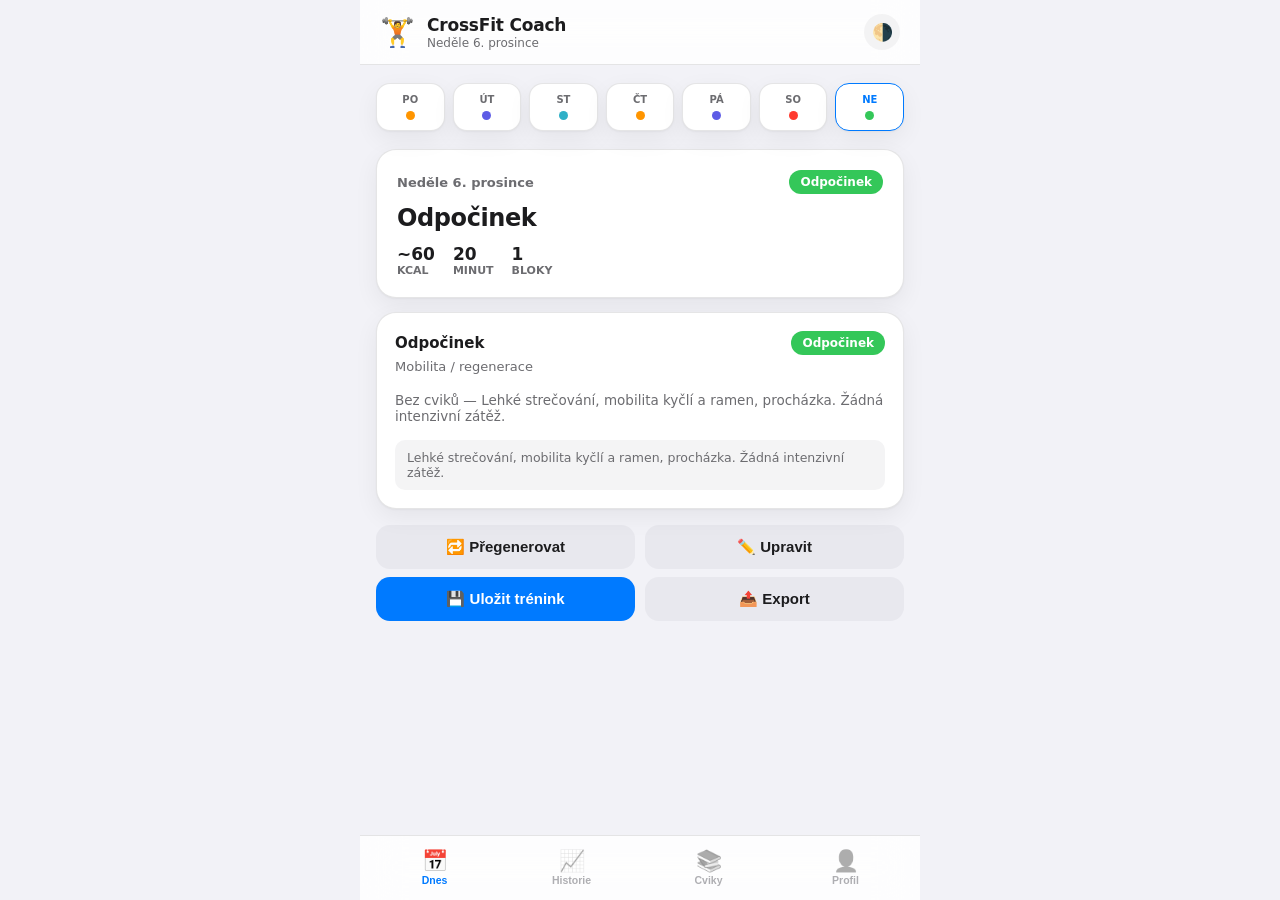
==== crossfit/index.html @ 31920c49 "Add CrossFit Coach — Apple-style PWA training generator Nová podaplikace v /crossfit/: inteligentní " ====
<!DOCTYPE html>
<html lang="cs">
<head>
<meta charset="UTF-8" />
<meta name="viewport" content="width=device-width, initial-scale=1, viewport-fit=cover, maximum-scale=1" />
<title>CrossFit Coach</title>
<meta name="description" content="Apple-style CrossFit trenér — inteligentní generátor tréninků na míru." />
<meta name="theme-color" content="#0B0B10" />
<link rel="manifest" href="manifest.json" />
<link rel="icon" href="icon.svg" type="image/svg+xml" />
<link rel="apple-touch-icon" href="icon.svg" />
<meta name="apple-mobile-web-app-capable" content="yes" />
<meta name="apple-mobile-web-app-status-bar-style" content="black-translucent" />
<meta name="apple-mobile-web-app-title" content="CF Coach" />
<link rel="preconnect" href="https://fonts.googleapis.com" />
<link rel="preconnect" href="https://fonts.gstatic.com" crossorigin />
<link href="https://fonts.googleapis.com/css2?family=Sora:wght@400;600;700;800&display=swap" rel="stylesheet" />
<link rel="stylesheet" href="style.css" />
</head>
<body>

<div id="app">

  <header class="topbar">
    <div class="topbar-title">
      <span class="topbar-logo">🏋️</span>
      <div>
        <h1>CrossFit Coach</h1>
        <p id="topbar-subtitle" class="topbar-subtitle">Tvůj denní trénink</p>
      </div>
    </div>
    <button id="theme-toggle" class="icon-btn" title="Přepnout motiv" aria-label="Přepnout motiv">🌗</button>
  </header>

  <main id="screen" class="screen"></main>

  <nav class="tabbar" id="tabbar">
    <button class="tab-item active" data-tab="today">
      <span class="tab-icon">📅</span><span>Dnes</span>
    </button>
    <button class="tab-item" data-tab="history">
      <span class="tab-icon">📈</span><span>Historie</span>
    </button>
    <button class="tab-item" data-tab="library">
      <span class="tab-icon">📚</span><span>Cviky</span>
    </button>
    <button class="tab-item" data-tab="profile">
      <span class="tab-icon">👤</span><span>Profil</span>
    </button>
  </nav>

</div>

<!-- Bottom sheet: detail cviku -->
<div id="sheet-exercise" class="sheet-overlay hidden">
  <div class="sheet">
    <div class="sheet-handle"></div>
    <div id="sheet-exercise-content"></div>
  </div>
</div>

<!-- Bottom sheet: výměna cviku -->
<div id="sheet-swap" class="sheet-overlay hidden">
  <div class="sheet">
    <div class="sheet-handle"></div>
    <div id="sheet-swap-content"></div>
  </div>
</div>

<!-- Modal: export karty -->
<div id="modal-share" class="modal-overlay hidden">
  <div class="modal modal-share">
    <button class="icon-btn modal-close" id="share-close" aria-label="Zavřít">✕</button>
    <div id="share-preview" class="share-preview"></div>
    <div class="modal-actions">
      <button id="share-download" class="btn btn-secondary">⬇️ Stáhnout PNG</button>
      <button id="share-native" class="btn btn-primary">📤 Sdílet</button>
    </div>
  </div>
</div>

<div id="toast" class="toast hidden"></div>

<script src="data/exercises.js"></script>
<script src="js/storage.js"></script>
<script src="js/generator.js"></script>
<script src="js/share.js"></script>
<script src="js/app.js"></script>
</body>
</html>
---- crossfit/style.css ----
/* ==========================================================================
   CrossFit Coach — Apple-style (HIG) mobilní vzhled
   ========================================================================== */

*, *::before, *::after { box-sizing: border-box; margin: 0; padding: 0; -webkit-tap-highlight-color: transparent; }

:root {
  --bg: #F2F2F7;
  --bg-elevated: #FFFFFF;
  --surface: rgba(255,255,255,0.86);
  --surface-2: rgba(120,120,128,0.08);
  --border: rgba(60,60,67,0.13);
  --text: #1C1C1E;
  --text-2: #6C6C70;
  --text-3: #AEAEB2;
  --accent: #007AFF;
  --accent-2: #5E5CE6;
  --green: #34C759;
  --red: #FF3B30;
  --orange: #FF9500;
  --teal: #30B0C7;
  --card-shadow: 0 1px 2px rgba(0,0,0,0.04), 0 8px 24px rgba(0,0,0,0.06);
  --radius-lg: 20px;
  --radius-md: 14px;
  --radius-sm: 10px;
  --font: -apple-system, BlinkMacSystemFont, 'SF Pro Text', 'SF Pro Display', 'Inter', system-ui, sans-serif;
  --font-display: 'Sora', -apple-system, sans-serif;
  --safe-top: env(safe-area-inset-top, 0px);
  --safe-bottom: env(safe-area-inset-bottom, 0px);
}

@media (prefers-color-scheme: dark) {
  :root:not([data-theme="light"]) {
    --bg: #000000;
    --bg-elevated: #1C1C1E;
    --surface: rgba(28,28,30,0.86);
    --surface-2: rgba(120,120,128,0.16);
    --border: rgba(84,84,88,0.4);
    --text: #F2F2F7;
    --text-2: #98989D;
    --text-3: #636366;
    --card-shadow: 0 1px 2px rgba(0,0,0,0.3), 0 8px 24px rgba(0,0,0,0.35);
  }
}
:root[data-theme="dark"] {
  --bg: #000000;
  --bg-elevated: #1C1C1E;
  --surface: rgba(28,28,30,0.86);
  --surface-2: rgba(120,120,128,0.16);
  --border: rgba(84,84,88,0.4);
  --text: #F2F2F7;
  --text-2: #98989D;
  --text-3: #636366;
  --card-shadow: 0 1px 2px rgba(0,0,0,0.3), 0 8px 24px rgba(0,0,0,0.35);
}

html { font-size: 16px; }
body {
  font-family: var(--font);
  background: var(--bg);
  color: var(--text);
  -webkit-font-smoothing: antialiased;
  min-height: 100vh;
  overscroll-behavior-y: none;
}

#app {
  max-width: 560px;
  margin: 0 auto;
  min-height: 100vh;
  display: flex;
  flex-direction: column;
  background: var(--bg);
}

/* ===== TOPBAR ===== */
.topbar {
  position: sticky; top: 0; z-index: 40;
  display: flex; align-items: center; justify-content: space-between;
  padding: calc(var(--safe-top) + 14px) 20px 14px;
  background: var(--surface);
  backdrop-filter: blur(20px); -webkit-backdrop-filter: blur(20px);
  border-bottom: 1px solid var(--border);
}
.topbar-title { display: flex; align-items: center; gap: 12px; }
.topbar-logo { font-size: 28px; }
.topbar h1 { font-size: 17px; font-weight: 700; letter-spacing: -0.2px; }
.topbar-subtitle { font-size: 12px; color: var(--text-2); font-weight: 500; margin-top: 1px; }
.icon-btn {
  width: 36px; height: 36px; border-radius: 50%; border: none;
  background: var(--surface-2); font-size: 17px; cursor: pointer;
  display: flex; align-items: center; justify-content: center;
  color: var(--text);
}
.icon-btn:active { transform: scale(0.92); }

/* ===== SCREEN ===== */
.screen { flex: 1; padding: 18px 16px calc(96px + var(--safe-bottom)); }
.screen-section { margin-bottom: 26px; }
.section-title { font-size: 13px; font-weight: 700; text-transform: uppercase; letter-spacing: 0.5px; color: var(--text-2); margin: 0 4px 10px; }
.screen-heading { font-size: 28px; font-weight: 800; letter-spacing: -0.5px; margin: 4px 4px 16px; }
.screen-subheading { font-size: 14px; color: var(--text-2); margin: -10px 4px 18px; }

/* ===== TABBAR ===== */
.tabbar {
  position: fixed; left: 50%; transform: translateX(-50%);
  bottom: 0; width: 100%; max-width: 560px; z-index: 50;
  display: flex; justify-content: space-around;
  padding: 8px 6px calc(8px + var(--safe-bottom));
  background: var(--surface);
  backdrop-filter: blur(20px); -webkit-backdrop-filter: blur(20px);
  border-top: 1px solid var(--border);
}
.tab-item {
  flex: 1; display: flex; flex-direction: column; align-items: center; gap: 3px;
  background: none; border: none; color: var(--text-3); font-size: 10.5px; font-weight: 600;
  padding: 6px 0; cursor: pointer; border-radius: 12px;
}
.tab-item .tab-icon { font-size: 21px; line-height: 1; filter: grayscale(1); opacity: 0.55; }
.tab-item.active { color: var(--accent); }
.tab-item.active .tab-icon { filter: none; opacity: 1; }

/* ===== CARDS ===== */
.card {
  background: var(--bg-elevated);
  border-radius: var(--radius-lg);
  box-shadow: var(--card-shadow);
  padding: 18px;
  margin-bottom: 14px;
  border: 1px solid var(--border);
}
.card-flat { background: var(--surface-2); box-shadow: none; border: none; }

/* ===== WEEKLY STRIP ===== */
.week-strip { display: flex; gap: 8px; margin-bottom: 18px; }
.week-day {
  flex: 1; display: flex; flex-direction: column; align-items: center; gap: 6px;
  padding: 10px 2px; border-radius: var(--radius-md); background: var(--bg-elevated);
  border: 1.5px solid var(--border); cursor: pointer; box-shadow: var(--card-shadow);
}
.week-day .wd-label { font-size: 10px; font-weight: 700; color: var(--text-2); text-transform: uppercase; }
.week-day .wd-dot { width: 9px; height: 9px; border-radius: 50%; }
.week-day.selected { border-color: var(--accent); }
.week-day.is-today .wd-label { color: var(--accent); }

/* ===== DAY-TYPE BADGE COLORS ===== */
.dot-strength, .badge-strength { background: var(--orange); }
.dot-gymnastics, .badge-gymnastics { background: var(--accent-2); }
.dot-monostructural, .badge-monostructural { background: var(--teal); }
.dot-chipper, .badge-chipper { background: var(--red); }
.dot-rest, .badge-rest { background: var(--green); }

.badge {
  display: inline-flex; align-items: center; gap: 6px;
  padding: 5px 11px; border-radius: 100px; font-size: 12px; font-weight: 700; color: #fff;
}
.badge-outline {
  color: var(--text); background: var(--surface-2); font-weight: 600;
}

/* ===== WORKOUT HEADER CARD ===== */
.workout-hero { padding: 20px; }
.workout-hero-top { display: flex; align-items: center; justify-content: space-between; margin-bottom: 10px; }
.workout-hero-date { font-size: 13px; color: var(--text-2); font-weight: 600; }
.workout-hero-title { font-size: 24px; font-weight: 800; letter-spacing: -0.4px; margin: 6px 0 12px; }
.workout-hero-stats { display: flex; gap: 18px; }
.hero-stat { display: flex; flex-direction: column; }
.hero-stat b { font-size: 17px; font-weight: 800; }
.hero-stat span { font-size: 11px; color: var(--text-2); font-weight: 600; text-transform: uppercase; }

/* ===== BLOCK ===== */
.block-title-row { display: flex; align-items: center; justify-content: space-between; margin-bottom: 4px; }
.block-title { font-size: 15px; font-weight: 800; }
.block-scheme { font-size: 13px; color: var(--text-2); margin-bottom: 12px; font-weight: 500; }
.block-notes { font-size: 12.5px; color: var(--text-2); margin-top: 10px; padding: 10px 12px; background: var(--surface-2); border-radius: var(--radius-sm); }

.ex-row {
  display: flex; align-items: center; justify-content: space-between; gap: 10px;
  padding: 12px 0; border-top: 1px solid var(--border);
}
.ex-row:first-of-type { border-top: none; }
.ex-main { flex: 1; min-width: 0; }
.ex-name { font-size: 15px; font-weight: 700; }
.ex-meta { font-size: 12.5px; color: var(--text-2); margin-top: 2px; }
.ex-pattern-tag { font-size: 10.5px; color: var(--text-3); text-transform: uppercase; font-weight: 700; letter-spacing: 0.3px; }
.ex-actions { display: flex; gap: 6px; flex-shrink: 0; }
.ex-icon-btn {
  width: 30px; height: 30px; border-radius: 8px; border: none; background: var(--surface-2);
  font-size: 14px; cursor: pointer; color: var(--text-2);
}

.stepper { display: flex; align-items: center; gap: 8px; }
.stepper button {
  width: 26px; height: 26px; border-radius: 50%; border: none; background: var(--surface-2);
  font-size: 15px; font-weight: 700; cursor: pointer; color: var(--text);
}
.stepper input {
  width: 54px; text-align: center; border: none; background: transparent; font-size: 14px; font-weight: 700; color: var(--text);
}

/* ===== BUTTONS ===== */
.btn {
  border: none; border-radius: var(--radius-md); padding: 13px 18px; font-size: 15px; font-weight: 700;
  cursor: pointer; display: inline-flex; align-items: center; justify-content: center; gap: 6px;
  width: 100%;
}
.btn:active { transform: scale(0.98); }
.btn-primary { background: var(--accent); color: #fff; }
.btn-secondary { background: var(--surface-2); color: var(--text); }
.btn-danger { background: rgba(255,59,48,0.12); color: var(--red); }
.btn-row { display: flex; gap: 10px; margin-top: 4px; }
.btn-row .btn { flex: 1; }
.btn-sm { padding: 9px 14px; font-size: 13px; width: auto; }
.btn-block { margin-top: 8px; }

/* ===== SEGMENTED CONTROL ===== */
.segmented { display: flex; background: var(--surface-2); border-radius: var(--radius-sm); padding: 3px; }
.segmented button {
  flex: 1; border: none; background: transparent; padding: 8px 6px; font-size: 13px; font-weight: 600;
  color: var(--text-2); border-radius: 8px; cursor: pointer;
}
.segmented button.active { background: var(--bg-elevated); color: var(--text); box-shadow: 0 1px 3px rgba(0,0,0,0.15); }

/* ===== CHIPS ===== */
.chip-group { display: flex; flex-wrap: wrap; gap: 8px; }
.chip {
  padding: 8px 14px; border-radius: 100px; font-size: 13px; font-weight: 600;
  background: var(--surface-2); color: var(--text-2); border: 1.5px solid transparent; cursor: pointer;
}
.chip.active { background: rgba(0,122,255,0.14); color: var(--accent); border-color: var(--accent); }
.chip.chip-danger.active { background: rgba(255,59,48,0.14); color: var(--red); border-color: var(--red); }

/* ===== FORMS ===== */
.field { margin-bottom: 18px; }
.field label { display: block; font-size: 13px; font-weight: 700; color: var(--text-2); margin-bottom: 8px; }
.field input[type=number], .field input[type=text], .field select {
  width: 100%; padding: 12px 14px; border-radius: var(--radius-sm); border: 1px solid var(--border);
  background: var(--bg-elevated); color: var(--text); font-size: 15px; font-family: var(--font);
}
.field input[type=range] { width: 100%; }
.field-hint { font-size: 12px; color: var(--text-3); margin-top: 6px; }
.field-row { display: flex; gap: 12px; }
.field-row .field { flex: 1; }
.grid-2 { display: grid; grid-template-columns: 1fr 1fr; gap: 12px; }

.weekly-row { display: flex; align-items: center; justify-content: space-between; padding: 10px 0; border-top: 1px solid var(--border); }
.weekly-row:first-of-type { border-top: none; }
.weekly-row-label { font-size: 14px; font-weight: 700; width: 44px; }
.weekly-row select { flex: 1; margin-left: 12px; padding: 9px 10px; border-radius: var(--radius-sm); border: 1px solid var(--border); background: var(--bg-elevated); color: var(--text); font-size: 13.5px; }

/* ===== LIBRARY ===== */
.search-bar { display: flex; align-items: center; gap: 8px; background: var(--surface-2); border-radius: var(--radius-sm); padding: 10px 14px; margin-bottom: 14px; }
.search-bar input { flex: 1; border: none; background: transparent; font-size: 15px; color: var(--text); font-family: var(--font); }
.lib-item { display: flex; align-items: center; justify-content: space-between; padding: 14px 16px; border-top: 1px solid var(--border); }
.lib-item:first-child { border-top: none; }
.lib-item-name { font-weight: 700; font-size: 15px; }
.lib-item-meta { font-size: 12px; color: var(--text-2); margin-top: 3px; }
.lib-item-chevron { color: var(--text-3); font-size: 18px; }
.filter-scroll { display: flex; gap: 8px; overflow-x: auto; padding-bottom: 4px; margin-bottom: 14px; }
.filter-scroll::-webkit-scrollbar { display: none; }

/* ===== EXERCISE DETAIL SHEET ===== */
.ex-detail-header { margin-bottom: 14px; }
.ex-detail-name { font-size: 22px; font-weight: 800; letter-spacing: -0.3px; }
.ex-detail-tags { display: flex; gap: 6px; flex-wrap: wrap; margin-top: 10px; }
.level-tabs { display: flex; gap: 8px; margin: 16px 0 14px; }
.level-tab { flex: 1; padding: 9px 6px; text-align: center; border-radius: var(--radius-sm); font-size: 12.5px; font-weight: 700; background: var(--surface-2); color: var(--text-2); cursor: pointer; }
.level-tab.active { background: var(--accent); color: #fff; }
.detail-block { margin-bottom: 14px; }
.detail-block h4 { font-size: 12px; text-transform: uppercase; color: var(--text-2); letter-spacing: 0.4px; margin-bottom: 6px; }
.detail-block p { font-size: 14.5px; line-height: 1.45; }
.cue-list { list-style: none; }
.cue-list li { font-size: 14px; padding: 6px 0 6px 20px; position: relative; line-height: 1.4; }
.cue-list li::before { content: '✓'; position: absolute; left: 0; color: var(--green); font-weight: 800; }
.mistake-list li::before { content: '✕'; color: var(--red); }

/* ===== HISTORY ===== */
.history-item { display: flex; align-items: center; justify-content: space-between; padding: 14px 4px; border-top: 1px solid var(--border); cursor: pointer; }
.history-item:first-of-type { border-top: none; }
.history-item-left { display: flex; align-items: center; gap: 12px; }
.history-dot { width: 10px; height: 10px; border-radius: 50%; flex-shrink: 0; }
.history-date { font-weight: 700; font-size: 14.5px; }
.history-sub { font-size: 12.5px; color: var(--text-2); margin-top: 2px; }
.history-kcal { font-size: 13px; color: var(--text-2); font-weight: 700; }

.pr-row { display: flex; align-items: center; justify-content: space-between; padding: 12px 0; border-top: 1px solid var(--border); }
.pr-row:first-of-type { border-top: none; }
.pr-name { font-weight: 700; font-size: 14.5px; }
.pr-value { font-weight: 800; font-size: 16px; color: var(--accent); }
.pr-sparkline { margin-top: 4px; }

.empty-state { text-align: center; padding: 50px 20px; color: var(--text-2); }
.empty-state .es-icon { font-size: 40px; margin-bottom: 10px; }
.empty-state p { font-size: 14px; line-height: 1.5; }

/* ===== SHEETS / MODALS ===== */
.sheet-overlay, .modal-overlay {
  position: fixed; inset: 0; background: rgba(0,0,0,0.45); z-index: 80;
  display: flex; align-items: flex-end; justify-content: center;
  opacity: 1; transition: opacity 0.2s ease;
}
.modal-overlay { align-items: center; padding: 20px; }
.sheet-overlay.hidden, .modal-overlay.hidden { display: none; }
.sheet {
  width: 100%; max-width: 560px; max-height: 84vh; overflow-y: auto;
  background: var(--bg-elevated); border-radius: 22px 22px 0 0;
  padding: 10px 20px calc(28px + var(--safe-bottom));
  animation: sheet-up 0.22s ease;
}
@keyframes sheet-up { from { transform: translateY(24px); opacity: 0.6; } to { transform: translateY(0); opacity: 1; } }
.sheet-handle { width: 36px; height: 5px; border-radius: 3px; background: var(--text-3); opacity: 0.4; margin: 6px auto 14px; }

.modal { position: relative; width: 100%; max-width: 420px; background: var(--bg-elevated); border-radius: var(--radius-lg); padding: 18px; }
.modal-close { position: absolute; top: 12px; right: 12px; z-index: 2; }
.modal-actions { display: flex; gap: 10px; margin-top: 14px; }
.modal-actions .btn { flex: 1; }
.share-preview { width: 100%; border-radius: var(--radius-md); overflow: hidden; background: #0B0B10; display: flex; align-items: center; justify-content: center; min-height: 240px; }
.share-preview canvas { width: 100%; height: auto; display: block; }
.share-preview img { width: 100%; height: auto; display: block; }

/* ===== SWAP LIST ===== */
.swap-item { display: flex; align-items: center; justify-content: space-between; padding: 13px 4px; border-top: 1px solid var(--border); cursor: pointer; }
.swap-item:first-of-type { border-top: none; }

/* ===== TOAST ===== */
.toast {
  position: fixed; left: 50%; bottom: calc(90px + var(--safe-bottom)); transform: translateX(-50%);
  background: rgba(28,28,30,0.94); color: #fff; padding: 11px 20px; border-radius: 100px;
  font-size: 13.5px; font-weight: 600; z-index: 100; box-shadow: 0 8px 24px rgba(0,0,0,0.3);
  transition: opacity 0.25s ease, transform 0.25s ease;
}
.toast.hidden { opacity: 0; pointer-events: none; transform: translateX(-50%) translateY(8px); }

/* ===== MISC ===== */
.center-text { text-align: center; }
.mt-8 { margin-top: 8px; }
.mt-16 { margin-top: 16px; }
.text-2 { color: var(--text-2); }
.hidden { display: none !important; }

@media (max-width: 380px) {
  .screen { padding-left: 12px; padding-right: 12px; }
}
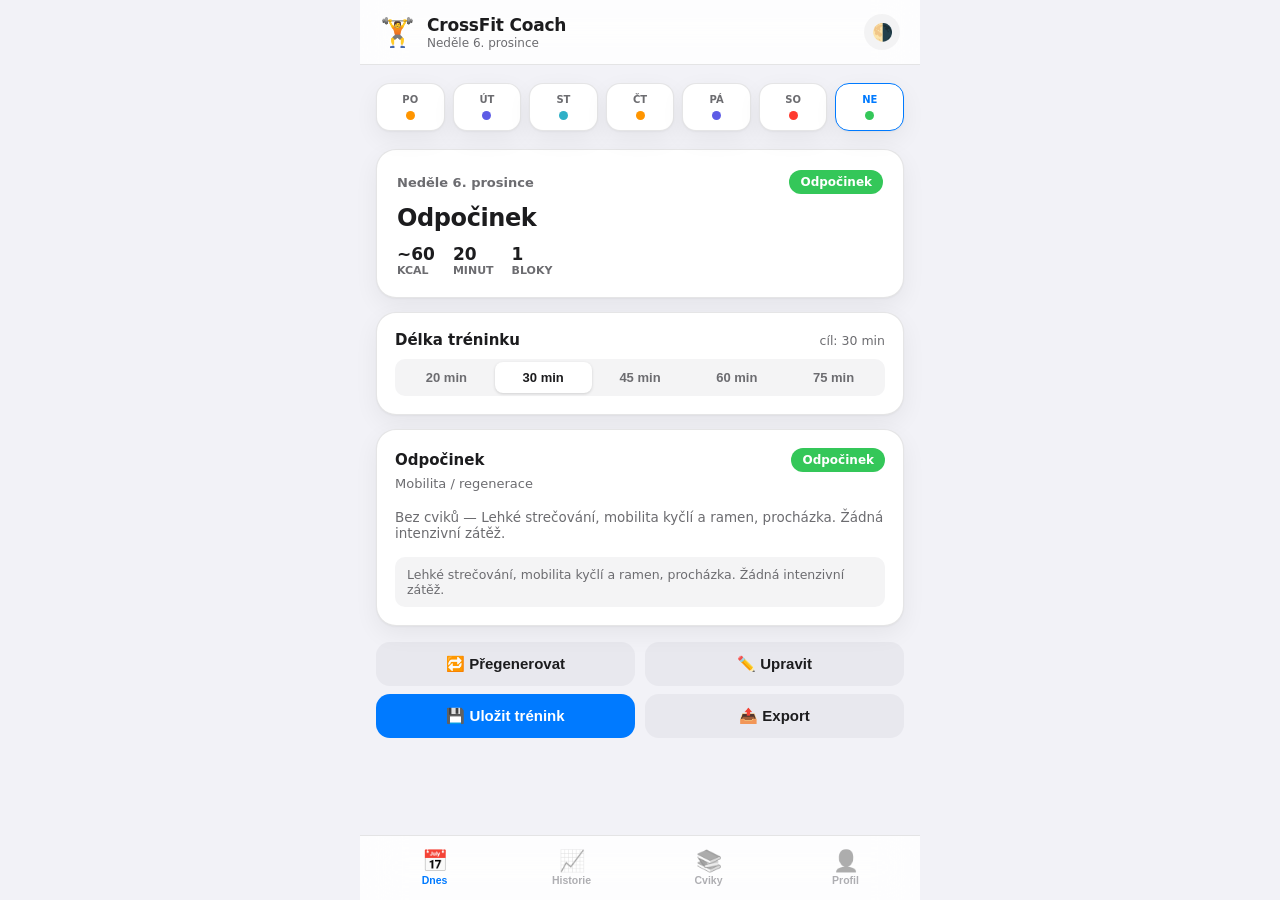
==== commit 063f5212: "Add RPE-based load autoregulation and real Strava export - Autoregulation: log RPE (1-10) after a sa" ====
--- a/crossfit/index.html
+++ b/crossfit/index.html
@@ -85,6 +85,7 @@
 <script src="js/storage.js"></script>
 <script src="js/generator.js"></script>
 <script src="js/share.js"></script>
+<script src="js/strava.js"></script>
 <script src="js/app.js"></script>
 </body>
 </html>
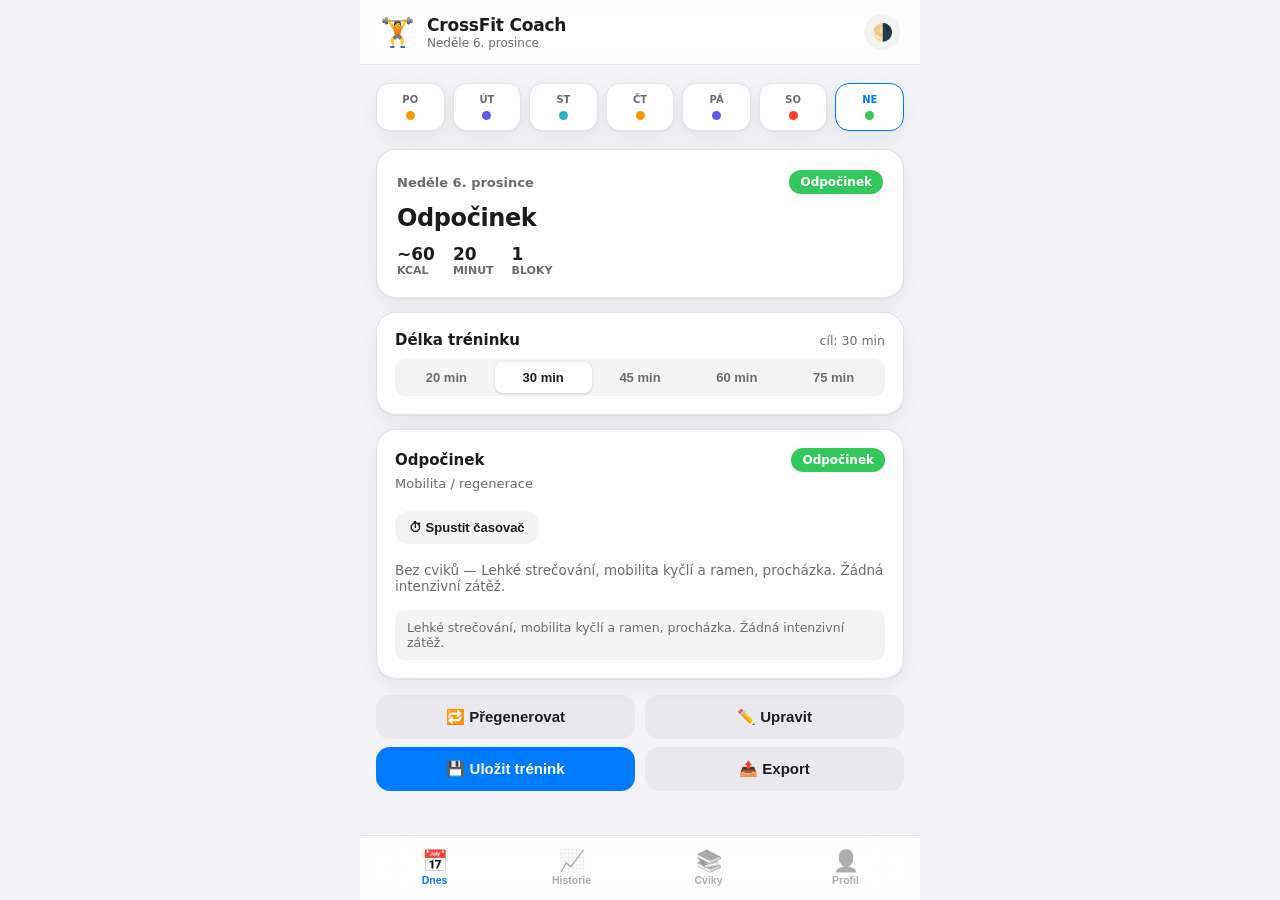
==== commit 38deaae2: "Add in-app workout timer to the Dnes (Today) screen Each block now has a "Spustit časovač" button th" ====
--- a/crossfit/index.html
+++ b/crossfit/index.html
@@ -79,6 +79,26 @@
   </div>
 </div>
 
+<!-- Modal: tréninkový timer -->
+<div id="modal-timer" class="modal-overlay hidden">
+  <div class="modal modal-timer">
+    <button class="icon-btn modal-close" id="timer-close" aria-label="Zavřít">✕</button>
+    <button class="icon-btn" id="timer-mute" aria-label="Ztlumit" style="position:absolute; top:12px; left:12px; z-index:2;">🔈</button>
+    <div class="timer-header">
+      <span id="timer-title" class="timer-title"></span>
+      <span id="timer-format-badge" class="badge"></span>
+    </div>
+    <div id="timer-phase" class="timer-phase"></div>
+    <div id="timer-display" class="timer-display">00:00</div>
+    <div id="timer-sub" class="timer-sub"></div>
+    <div id="timer-extra"></div>
+    <div class="timer-controls btn-row">
+      <button class="btn btn-secondary" id="timer-reset">🔄 Reset</button>
+      <button class="btn btn-primary" id="timer-toggle">▶️ Start</button>
+    </div>
+  </div>
+</div>
+
 <div id="toast" class="toast hidden"></div>
 
 <script src="data/exercises.js"></script>
@@ -86,6 +106,7 @@
 <script src="js/generator.js"></script>
 <script src="js/share.js"></script>
 <script src="js/strava.js"></script>
+<script src="js/timer.js"></script>
 <script src="js/app.js"></script>
 </body>
 </html>
--- a/crossfit/style.css
+++ b/crossfit/style.css
@@ -318,6 +318,28 @@
 .share-preview canvas { width: 100%; height: auto; display: block; }
 .share-preview img { width: 100%; height: auto; display: block; }
 
+/* ===== TIMER ===== */
+.modal-timer { max-width: 380px; text-align: center; padding: 28px 18px 22px; }
+.timer-header { display: flex; align-items: center; justify-content: center; gap: 10px; margin-bottom: 6px; }
+.timer-title { font-size: 14px; font-weight: 700; color: var(--text-2); }
+.timer-phase {
+  font-size: 13px; font-weight: 800; letter-spacing: 0.5px; text-transform: uppercase;
+  color: var(--accent); margin: 14px 0 4px;
+}
+.timer-phase-work { color: var(--orange); }
+.timer-phase-rest { color: var(--teal); }
+.timer-phase-warn { color: var(--red); }
+.timer-display {
+  font-family: var(--font-display), var(--font);
+  font-size: 72px; font-weight: 800; letter-spacing: -1px;
+  font-variant-numeric: tabular-nums; line-height: 1;
+  margin: 6px 0 8px;
+}
+.timer-sub { font-size: 13px; color: var(--text-2); font-weight: 600; margin-bottom: 10px; }
+.timer-rounds { display: flex; align-items: center; justify-content: center; gap: 14px; margin: 6px 0 14px; }
+.timer-rounds-val { font-size: 15px; font-weight: 800; min-width: 64px; }
+.timer-controls { margin-top: 10px; }
+
 /* ===== SWAP LIST ===== */
 .swap-item { display: flex; align-items: center; justify-content: space-between; padding: 13px 4px; border-top: 1px solid var(--border); cursor: pointer; }
 .swap-item:first-of-type { border-top: none; }
